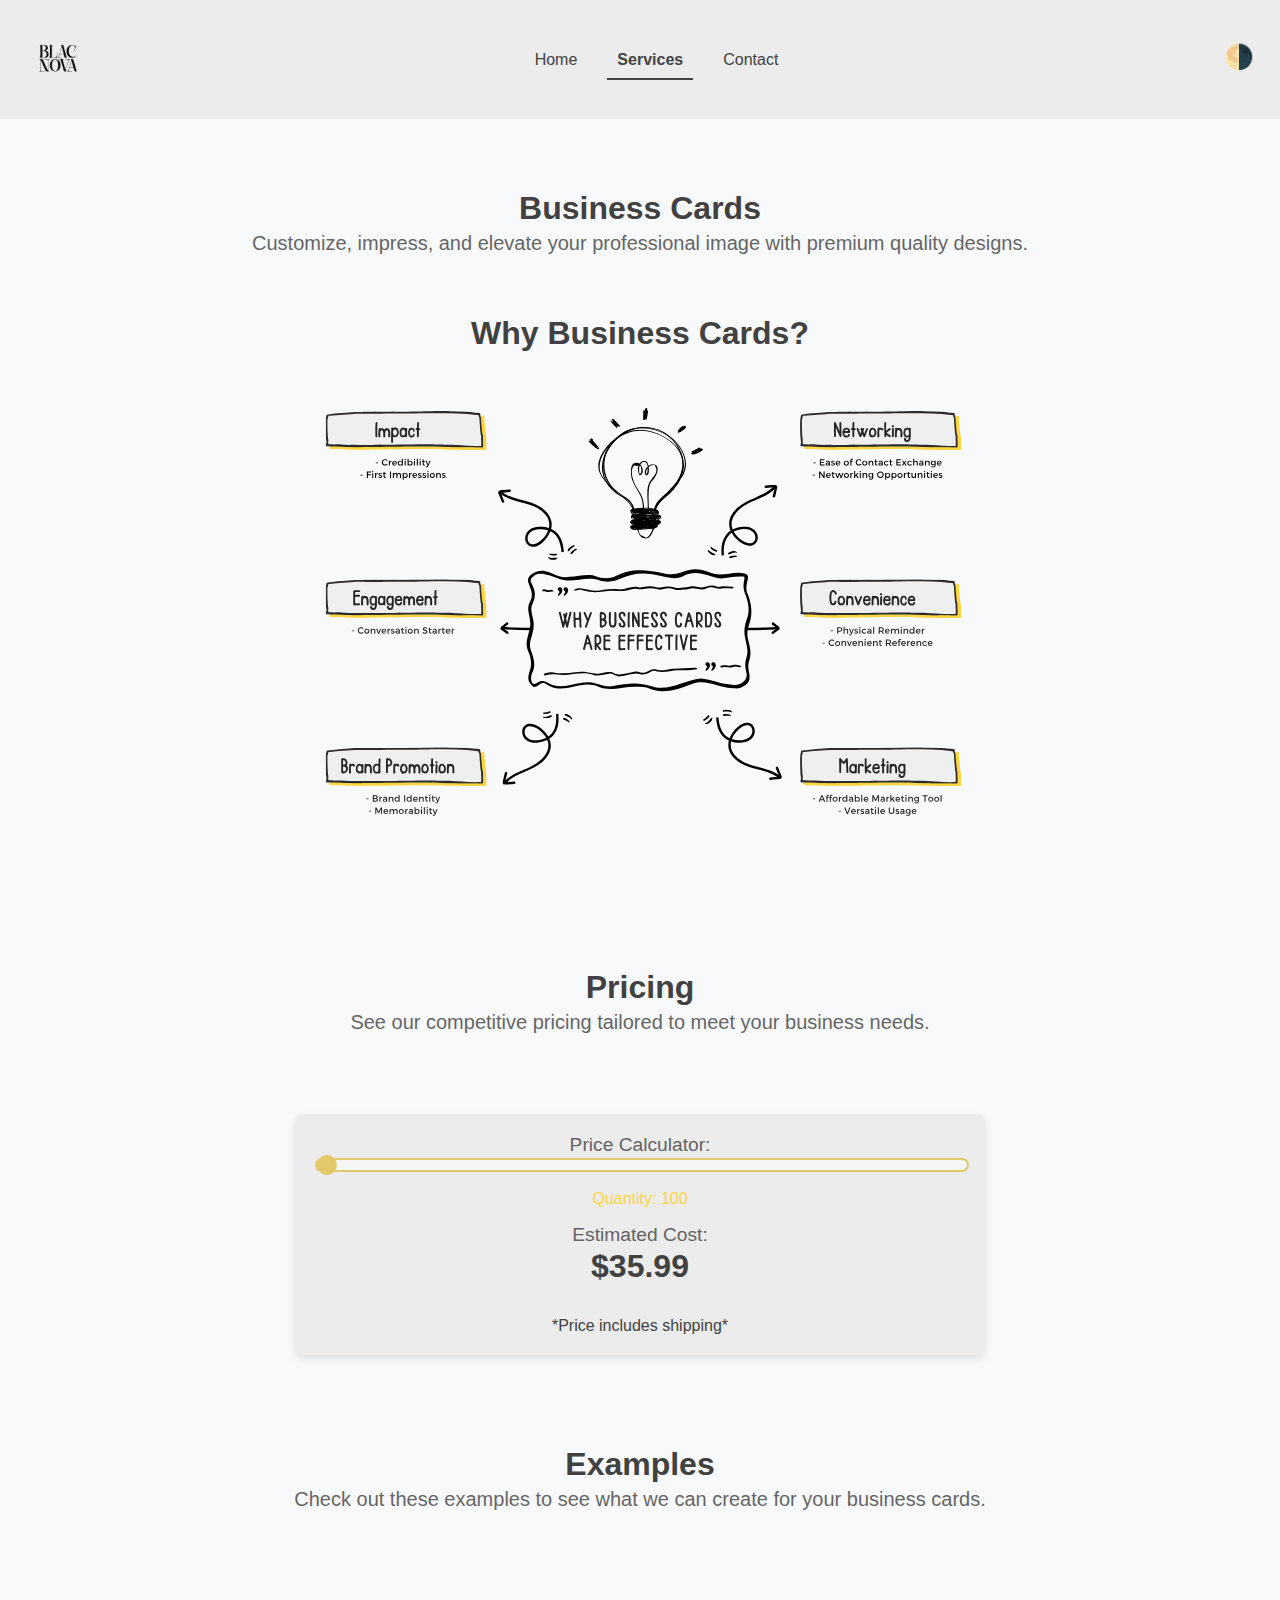
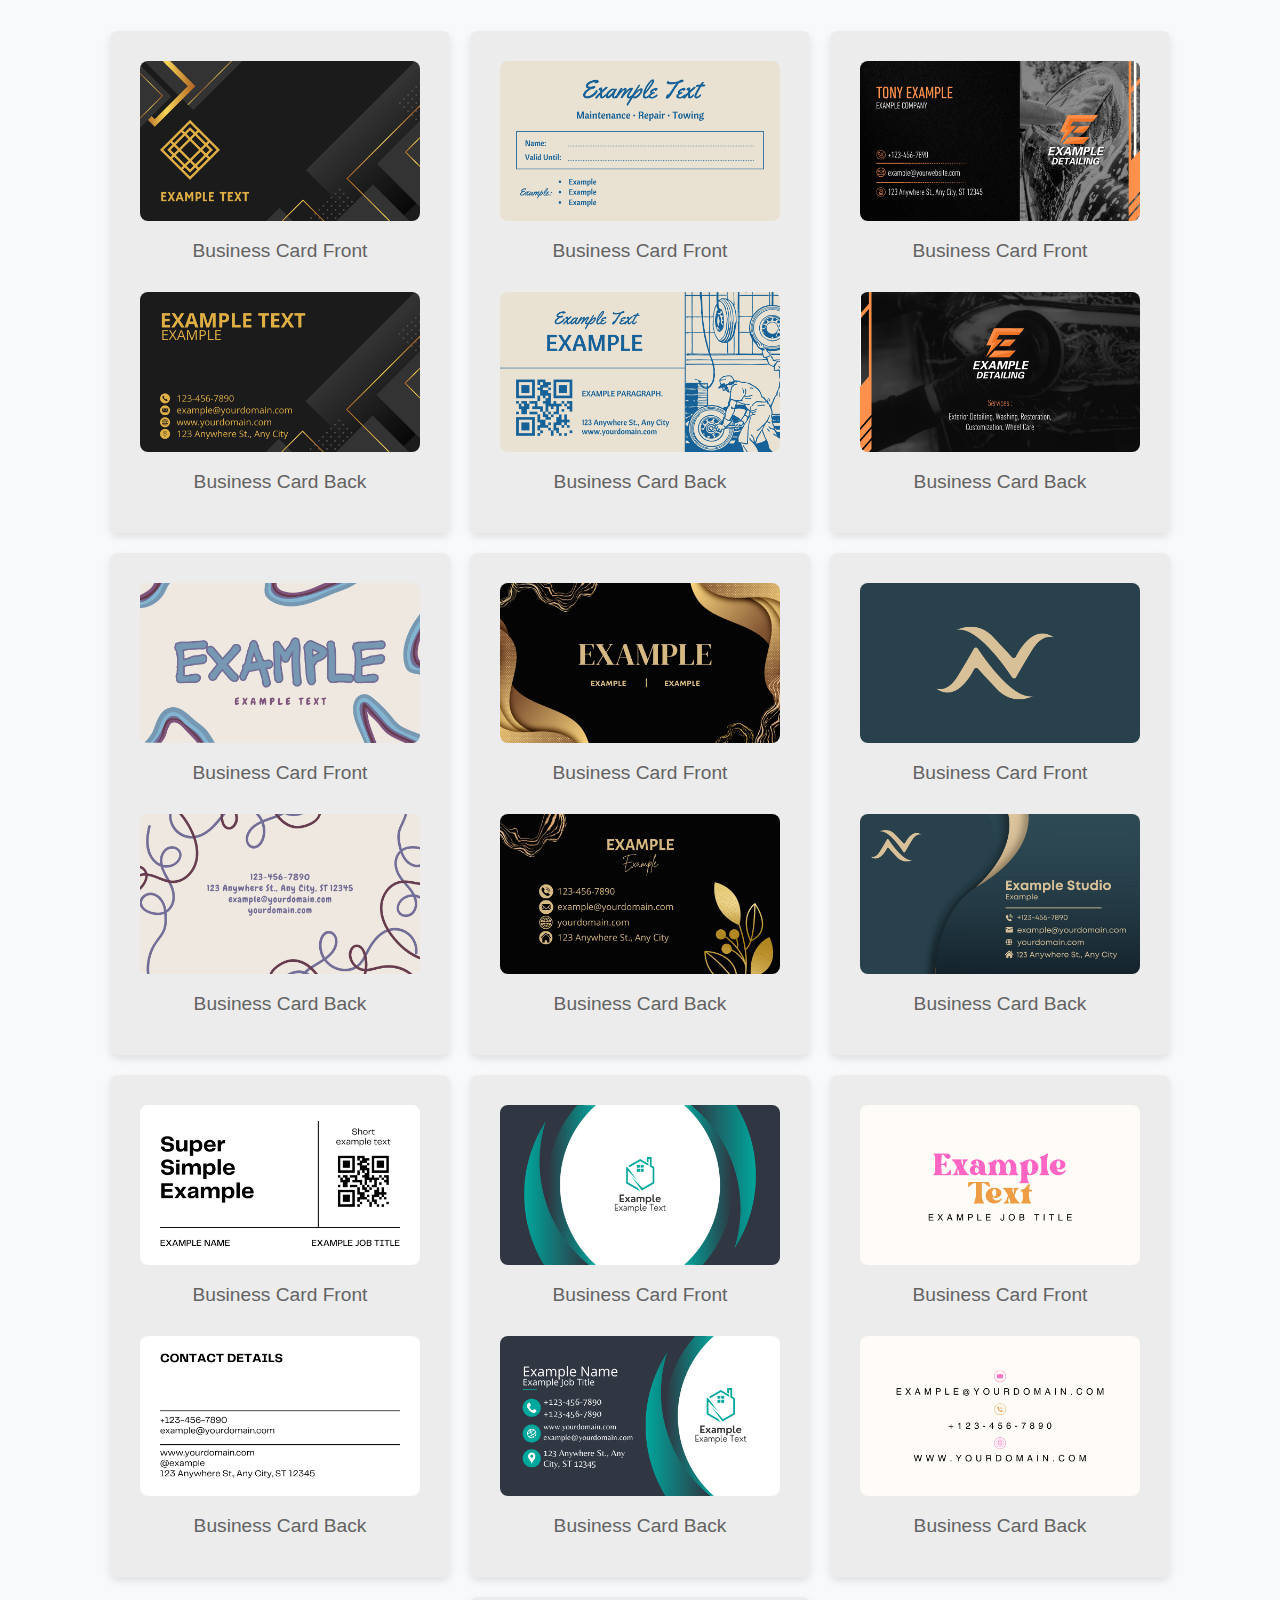
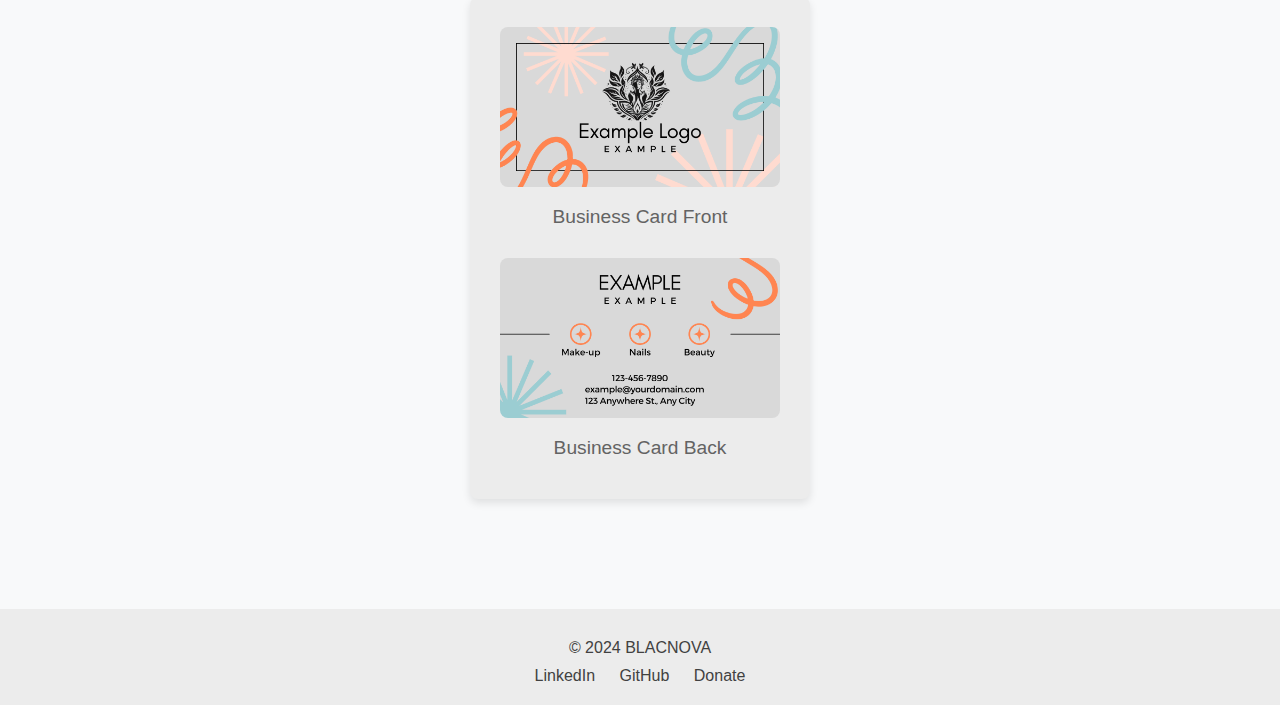
==== bcards.html @ d874b78c "Added Services, Moved Projects." ====
<!DOCTYPE html>
<html lang="en">
<head>
    <meta charset="UTF-8">
    <meta name="viewport" content="width=device-width, initial-scale=1.0">
    <title>Blacnova's Buisness Cards</title>
    <link rel="stylesheet" href="css/main.css">
    <script defer src="js/script.js"></script>
    <script defer src="js/price.js"></script>
    <script src="https://ajax.googleapis.com/ajax/libs/jquery/3.6.0/jquery.min.js"></script>

    <link rel="icon" href="img/icon.png" type="image/png">
        <style>
        #infog {
            background-color: transparent;
        }
    </style>
</head>
<body>
    <header>
        <div class="logo">
            <img id="logo-img" src="img/black.png" alt="Logo">
        </div>
        <nav>
            <ul>
                <li><a href="index.html">Home</a></li>
                <li><a href="bcards.html"class="active">Services</a></li>
                <li><a href="contact.html">Contact</a></li>
            </ul>
        </nav>
        <button id="theme-toggle" aria-label="Toggle Theme">🌗</button>
    </header>
    <main>
        <section id="bcard">
        <h1>Business Cards</h1>
        <h2>Customize, impress, and elevate your professional image with premium quality designs.</h2>
    </section>
            <section id="infog">
                <h1>Why Business Cards?</h1>
                <img id="info-img" src="img/bcard/lightinfo.svg" alt="Infographic Image">
            </section>
            <section id="pricing">
                <h1>Pricing</h1>
    <h2>See our competitive pricing tailored to meet your business needs.</h2>
    <div class="slider-container">
        <label for="quantity">Price Calculator:</label>
        <input type="range" min="100" max="1000" value="100" class="slider" id="quantity">
        <p>Quantity: <span id="quantity-value">100</span></p>
        <h3>Estimated Cost:</h3>
        <p id="estimated-cost">$30.00</p>
        <p2>*Price includes shipping*</p2>
    </div>
</section>
    <section>
        <h1>Examples</h1>
        <h2>Check out these examples to see what we can create for your business cards.</h2>
    </section>
            <section id="services" data-theme="light">
    <div class="service-showcase">
        <div class="service-item2">
            <div class="card">
                <div class="card-front">
                    <img src="img/bcard/bcard (2).png" alt="Business Card 1 Front">
                    <h3>Business Card Front</h3>
                </div>
                <div class="card-back">
                    <img src="img/bcard/bcard (3).png" alt="Business Card 1 Back">
                    <h3>Business Card Back</h3>
                </div>
            </div>
        </div>
        
        <div class="service-item2">
            <div class="card">
                <div class="card-front">
                    <img src="img/bcard/bcard (4).png" alt="Business Card 2 Front">
                    <h3>Business Card Front</h3>
                </div>
                <div class="card-back">
                    <img src="img/bcard/bcard (5).png" alt="Business Card 2 Back">
                    <h3>Business Card Back</h3>
                </div>
            </div>
        </div>
        <div class="service-item2">
            <div class="card">
                <div class="card-front">
                    <img src="img/bcard/bcard (6).png" alt="Business Card 3 Front">
                    <h3>Business Card Front</h3>
                </div>
                <div class="card-back">
                    <img src="img/bcard/bcard (7).png" alt="Business Card 3 Back">
                    <h3>Business Card Back</h3>
                </div>
            </div>
        </div>
        <div class="service-item2">
            <div class="card">
                <div class="card-front">
                    <img src="img/bcard/bcard (8).png" alt="Business Card 4 Front">
                    <h3>Business Card Front</h3>
                </div>
                <div class="card-back">
                    <img src="img/bcard/bcard (9).png" alt="Business Card 4 Back">
                    <h3>Business Card Back</h3>
                </div>
            </div>
        </div>
        <div class="service-item2">
            <div class="card">
                <div class="card-front">
                    <img src="img/bcard/bcard (10).png" alt="Business Card 5 Front">
                    <h3>Business Card Front</h3>
                </div>
                <div class="card-back">
                    <img src="img/bcard/bcard (11).png" alt="Business Card 5 Back">
                    <h3>Business Card Back</h3>
                </div>
            </div>
        </div>
        <div class="service-item2">
            <div class="card">
                <div class="card-front">
                    <img src="img/bcard/bcard (12).png" alt="Business Card 6 Front">
                    <h3>Business Card Front</h3>
                </div>
                <div class="card-back">
                    <img src="img/bcard/bcard (13).png" alt="Business Card 6 Back">
                    <h3>Business Card Back</h3>
                </div>
            </div>
        </div>
        <div class="service-item2">
            <div class="card">
                <div class="card-front">
                    <img src="img/bcard/bcard (14).png" alt="Business Card 7 Front">
                    <h3>Business Card Front</h3>
                </div>
                <div class="card-back">
                    <img src="img/bcard/bcard (15).png" alt="Business Card 7 Back">
                    <h3>Business Card Back</h3>
                </div>
            </div>
        </div>
        <div class="service-item2">
            <div class="card">
                <div class="card-front">
                    <img src="img/bcard/bcard (16).png" alt="Business Card 8 Front">
                    <h3>Business Card Front</h3>
                </div>
                <div class="card-back">
                    <img src="img/bcard/bcard (17).png" alt="Business Card 8 Back">
                    <h3>Business Card Back</h3>
                </div>
            </div>
        </div>
        <div class="service-item2">
            <div class="card">
                <div class="card-front">
                    <img src="img/bcard/bcard (18).png" alt="Business Card 9 Front">
                    <h3>Business Card Front</h3>
                </div>
                <div class="card-back">
                    <img src="img/bcard/bcard (19).png" alt="Business Card 9 Back">
                    <h3>Business Card Back</h3>
                </div>
            </div>
        </div>
        <div class="service-item2">
            <div class="card">
                <div class="card-front">
                    <img src="img/bcard/bcard (20).png" alt="Business Card 10 Front">
                    <h3>Business Card Front</h3>
                </div>
                <div class="card-back">
                    <img src="img/bcard/bcard (21).png" alt="Business Card 10 Back">
                    <h3>Business Card Back</h3>
                </div>
            </div>
        </div>
        <!-- Add more business card items as needed -->
        
    </div>
</section>
</main>
    <footer>
        <p>&copy; 2024 BLACNOVA</p>
        <div class="social-links">
            <a href="https://www.linkedin.com/in/nicholas-davis-2629b126a/" target="_blank">LinkedIn</a>
            <a href="https://github.com/nicholasxdavis" target="_blank">GitHub</a>
            <a href="https://buymeacoffee.com/galore" target="_blank">Donate</a>
        </div>
    </footer>
</body>
</html>
---- css/main.css ----
/* Global Styles */
:root {
    --primary-color: #ECECEC;      /* Top Header */
    --secondary-color: #D2D1D1;    /* Dark gray */
    --background-color: #f8f9fa;   /* Light Gray */
    --text-color: #414141;         /* Black */
    --card-background: #ECECEC;    /* White */
    --footer-background: #ECECEC;  /* Footer */
    --footer-text: #414141;        /* Black */
    --logo-src: url('img/black.png');
    --transition-duration: 0.3s;   /* Transition duration */
}

[data-theme="dark"] {
    --primary-color: #343a40;      /* Dark Gray */
    --secondary-color: #6c757d;    /* Medium Gray */
    --background-color: #212529;   /* Very Dark Gray */
    --text-color: #f8f9fa;         /* Light Gray */
    --card-background: #343a40;    /* Dark Gray */
    --footer-background: #212529;  /* Very Dark Gray */
    --footer-text: #f8f9fa;        /* Light Gray */
    --logo-src: url('img/white.png');
    --btntext-color: #FCD53F;
    --btn-color: #e0bb34;
}

body {
    font-family: 'Arial', sans-serif, Courier New, Georgia;
    margin: 0;
    padding: 0;
    box-sizing: border-box;
    background-color: var(--background-color);
    color: var(--text-color);
    display: flex;
    flex-direction: column;
    min-height: 100vh;
    transition: background-color var(--transition-duration), color var(--transition-duration);
}

a {
    text-decoration: none;
    color: inherit;
}

ul {
    list-style: none;
    padding: 0;
}
header {
    display: flex;
    justify-content: space-between;
    align-items: center;
    padding: 20px;
    background-color: var(--primary-color);
    color: var(--text-color);
    transition: background-color var(--transition-duration);
} 
.logo img {
    height: 75px;
    width: 75px;
    transition: content var(--transition-duration);
}

nav ul {
    display: flex;
    gap: 20px;
    justify-content: center;
    flex: 1;
}

nav a {
    color: var(--text-color);
    padding: 10px;
    transition: background-color var(--transition-duration), transform var(--transition-duration);
}

[data-theme="light"] nav a:hover {
    color: #111111;
    transform: scale(1.1);
}
[data-theme="dark"] nav a:hover {
    color: #d7d8d9;
    transform: scale(1.1);
}

#theme-toggle {
    background: none;
    border: none;
    font-size: 1.5em;
    margin-top: -5px;
    cursor: pointer;
    color: var(--text-color);
    transition: color var(--transition-duration);
    display: flex;
    align-items: center;
    justify-content: center;
}

main {
    flex: 1;
    padding: 50px 20px;
    animation: fadeIn 1s ease-in;
}

@keyframes fadeIn {
    from {
        opacity: 0;
    }
    to {
        opacity: 1;
    }
}

h1 {
    text-align: center;
    margin-bottom: 20px;
    font-family: sans-serif;
}
h2 {
    text-align: center;
    font-family: "dejavu-sans", sans-serif;
font-weight: 400;
font-style: normal;
    font-size: 20px;
    opacity: 0.8; /* Adjusted opacity value */
    margin-bottom: 60px;
    margin-top: -15px;
    max-width: 1000px; /* Use max-width instead of width */
    margin-left: auto; /* Centering the element horizontally */
    margin-right: auto; /* Centering the element horizontally */
}
h3 {
    text-align: center;
    font-family: "dejavu-sans", sans-serif;
font-weight: 400;
font-style: normal;
    font-size: 20px;
    opacity: 0.8; /* Adjusted opacity value */
    max-width: 1000px; /* Use max-width instead of width */
    margin-left: auto; /* Centering the element horizontally */
    margin-right: auto; /* Centering the element horizontally */
}
h4 {
    text-align: center;
    font-family: "dejavu-sans", sans-serif;
font-weight: 400;
font-style: normal;
    font-size: 20px;
    opacity: 0.8; /* Adjusted opacity value */
    max-width: 1000px; /* Use max-width instead of width */
    margin-left: auto; /* Centering the element horizontally */
    margin-right: auto; /* Centering the element horizontally */
    margin-bottom: 60px;
    margin-top: 60px;
}
h5 {
    text-align: center;
    font-family: "dejavu-sans", sans-serif;
    font-weight: 400;
    font-style: normal;
    font-size: 17px;
    opacity: 0.8; /* Adjusted opacity value */
    max-width: 1000px; /* Use max-width instead of width */
    margin-left: auto; /* Centering the element horizontally */
    margin-right: auto; /* Centering the element horizontally */
    margin-bottom: 60px;
}
h6 {
    text-align: center;
    font-family: "inter-tight-variable", sans-serif;
    font-weight: 400;
    font-style: normal;
    font-size: 20px;
    opacity: 1;
    max-width: 1000px;
    margin: -20px auto 0 auto;
    transition: opacity 1s ease-in-out; /* Smooth fade-out and fade-in */
    padding-bottom: 90px;
    margin-top: -35px;
}
.custom-ul {
    text-align: center;
    justify-content: space-between;
    font-family: "inter-tight-variable", sans-serif;   
    font-style: italic;
    margin-bottom: -35px;
    font-size: 15px;
    opacity: 0.8; /* Adjusted opacity value */
    max-width: 1000px; /* Use max-width instead of width */
    margin-left: auto; /* Centering the element horizontally */
    margin-right: auto; /* Centering the element horizontally */
}
.custom-ul li {
    padding: 10px;
}
.projects-grid {
    display: grid;
    grid-template-columns: repeat(auto-fit, minmax(300px, 1fr));
    gap: 20px;
    margin-bottom: 30px;
}

.project-card {
    display: flex;
    align-items: center;
    background-color: var(--card-background);
    border-radius: 8px;
    box-shadow: 0 2px 4px rgba(0, 0, 0, 0.1);
    overflow: hidden;
    transition: transform var(--transition-duration), box-shadow var(--transition-duration);
    animation: slideUp 0.5s ease-in-out;
}

@keyframes slideUp {
    from {
        transform: translateY(20px);
        opacity: 0;
    }
    to {
        transform: translateY(0);
        opacity: 1;
    }
}

.project-card:hover {
    transform: translateY(-10px);
    box-shadow: 0 4px 8px rgba(0, 0, 0, 0.2);
}

.project-icon {
    padding: 20px;
}

.project-icon img {
    width: 50px;
    height: 50px;
    transition: transform var(--transition-duration), box-shadow var(--transition-duration); /* Add transition for smooth effect */
}

[data-theme="dark"] .project-icon img {
    filter: invert(1); /* Invert colors to make icons white */
}

.project-info {
    flex: 1;
    padding: 20px;
    align-items: center; /* Center items vertically */
    position: relative; /* Positioning context for pseudo-element */
}

.project-info::before {
    content: '';
    position: absolute;
    left: 0;
    top: 0;
    bottom: 0;
    width: 1px; /* Width of the vertical line */
    height: 2000px;
    background-color: var(--secondary-color);
}
.project-info h2 {
    margin: 0;
    font-size: 1.25em;
}

.project-info p {
    margin: 10px 0;
    font-size: 1em;
    color: var(--text-color);
}

.project-info a {
    display: block;
    text-align: center;
    padding: 10px;
    background-color: var(--primary-color);
    color: var(--btntext-color);
    border-radius: 4px;
    transition: transform var(--transition-duration), box-shadow var(--transition-duration);
}

.project-info a:hover {
    background-color: var(--secondary-color);
    color: var(--btn-color);
    transform: scale(1); /* Reset scale on hover */
}

footer {
    text-align: center;
    padding: 20px;
    background-color: var(--primary-color);
    color: var(--footer-text);
    transition: background-color var(--transition-duration), color var(--transition-duration);
}

footer p {
    margin: 10px 0;
}
[data-theme="dark"] .social-links a {
    color: #FCD53F;
    transition: color var(--transition-duration), transform var(--transition-duration);
}
[data-theme="dark"] .social-links a:hover {
    color: #e0bb34;
    transform: scale(1.1);
}
.social-links a {
    margin: 0 10px;
    color: var(--footer-text);
    transition: color var(--transition-duration), transform var(--transition-duration);
}

social-links a:hover {
    color: #D2D1D1;
    transform: scale(1.1);
}
[data-theme="dark"] #contact-form, [data-theme="dark"] #quote-form {
    background-color: #343a40; 
}
[data-theme="dark"] nav ul li a.active {
    font-weight: bold;  /* Make the text bold */
    color: #FCD53F;     /* Change the text color to the highlight color */
    border-bottom: 2px solid #FCD53F;  /* Add a bottom border */
}

/* Optionally, you can add a hover effect for the active link as well */
[data-theme="dark"] nav ul li a.active:hover {
    color: #e0bb34;     /* Slightly darker shade for hover */
    border-bottom: 2px solid #e0bb34;  /* Match the bottom border color on hover */
}
[data-theme="light"] nav ul li a.active {
    font-weight: bold;  /* Make the text bold */
    color: #444444;     /* Change the text color to the highlight color */
    border-bottom: 2px solid #444444;  /* Add a bottom border */
}
#about {
            text-align: center;
        }
        #about img, #mission img, #united img, #creative img, #indev img {
            display: block;
            margin: 0 auto 20px;
            max-width: 60px;
            height: auto;
            margin-bottom: -25px
            animation: slideUp 0.5s ease-in-out;
        }
        #quote img {
            display: block;
            margin: 0 auto 20px;
            max-width: 60px;
            height: auto;
            margin-bottom: -25px
            animation: slideUp 0.5s ease-in-out;
        }
        #home img {
            display: block;
            margin: 0 auto 20px;
            max-width: 40px;
            height: auto;
            margin-bottom: -15px
        }
/* Form styling */
#contact {
    text-align: center;
}

#contact h2 {
    margin-bottom: 30px;
}

#contact-form {
    max-width: 600px;
    margin: 0 auto;
    background-color: #f9f9f9;
    padding: 30px;
    border-radius: 8px;
    box-shadow: 0 0 20px rgba(0, 0, 0, 0.1);
    animation: slideUp 0.5s ease-in-out;
}
.form-group {
    margin-bottom: 20px;
    text-align: left;
}

.form-group label {
    display: block;
    margin-bottom: 8px;
    font-weight: bold;
}

.form-group input,
.form-group textarea {
    width: calc(100% - 20px);
    padding: 10px;
    font-size: 16px;
    border: 1px solid #ddd;
    border-radius: 4px;
}

.form-group textarea {
    resize: vertical;
}

#quote {
    text-align: center;
    margin-bottom: 50px; /* Adjust spacing as needed */
}
#quote h1 {
    margin-top: 20px; /* Adjust spacing as needed */
}

#quote h2 {
    margin-bottom: 30px;
}

.contact-form {
    max-width: 600px;
    margin: 0 auto;
    background-color: #f9f9f9;
    padding: 30px;
    border-radius: 8px;
    box-shadow: 0 0 20px rgba(0, 0, 0, 0.1);
}

.form-group {
    margin-bottom: 20px;
    text-align: left;
}

.form-group label {
    display: block;
    margin-bottom: 8px;
    font-weight: bold;
}

.form-group input,
.form-group textarea {
    width: calc(100% - 20px);
    padding: 10px;
    font-size: 16px;
    border: 1px solid #ddd;
    border-radius: 4px;
}

.form-group textarea {
    resize: vertical;
}

button[type="submit"] {
    background-color: #FCD53F;
    padding: 12px 20px;
    border: none;
    border-radius: 4px;
    cursor: pointer;
    font-size: 16px;
    margin-top: 10px; /* Adjust button spacing */
}

button[type="submit"]:hover {
    background-color: #e0bb34;
}
#services {
    text-align: center;
    padding: 50px 20px;
    background-color: var(--background-color);
    color: var(--text-color);
    transition: background-color var(--transition-duration), color var(--transition-duration);
}
[data-theme="light"] .service-item p {
    color: var(--text-color);
}
.service-showcase {
    display: flex;
    justify-content: center;
    flex-wrap: wrap;
}

.service-item {
    background: var(--card-background);
    border-radius: 8px;
    box-shadow: 0 4px 8px rgba(0, 0, 0, 0.1);
    width: 300px;
    margin: 10px;
    padding: 20px;
    text-align: center;
    transition: transform var(--transition-duration), background-color var(--transition-duration);
    animation: slideUp 0.5s ease-in-out;
}

.service-item img {
    max-width: 100%;
    border-radius: 8px 8px 0 0;
}

.service-item h3 {
    margin: 15px 0 10px;
    font-size: 1.2em;
}

.service-item p {
    color: var(--secondary-color);
}

.service-item:hover {
    transform: translateY(-10px);
}
#indev {
            margin-top: 130px;
        }
#homepage-video {
    width: 100%;
    max-height: 700px;
    max-width: 700px;
    border-radius: 8px;
    box-shadow: 0 4px 8px rgba(0, 0, 0, 0.1);
    display: block;
    margin: 0 auto; /* Center horizontally */
}
#info-img {
    width: 100%;
    max-height: 700px;
    max-width: 700px;
    border-radius: 8px;
    display: block;
    margin: 0 auto; /* Center horizontally */
}

@media (min-width: 768px) {
    /* Adjust margin-top to vertically center with h2 */
    #homepage-video {
        margin-top: -50px; /* Adjust as needed to vertically center */
    }
}
#bcards {
    text-align: center;
    padding: 50px 20px;
    background-color: var(--background-color);
    color: var(--text-color);
    transition: background-color var(--transition-duration), color var(--transition-duration);
}
[data-theme="light"] .service-item2 .card-front p,
[data-theme="light"] .service-item2 .card-back p {
    color: var(--secondary-color);
}

.service-showcase {
    display: flex;
    justify-content: center;
    flex-wrap: wrap;
}

.service-item2 {
    display: flex;
    justify-content: center;
    align-items: flex-start;
    flex-direction: column;
    background: var(--card-background);
    border-radius: 8px;
    box-shadow: 0 4px 8px rgba(0, 0, 0, 0.1);
    width: 300px;
    margin: 10px;
    padding: 20px;
    text-align: center;
    transition: transform var(--transition-duration), background-color var(--transition-duration);
    animation: slideUp 0.5s ease-in-out;
}

.service-item2 .card-front,
.service-item2 .card-back {
    flex: 1;
    padding: 10px;
}

.service-item2 img {
    max-width: 100%;
    border-radius: 8px;
}

.service-item2 h3 {
    margin: 15px 0 10px;
    font-size: 1.2em;
}

.service-item2 p {
    color: var(--secondary-color);
}

.service-item2:hover {
    transform: translateY(-10px);
}
#pricing {
    display: flex;
    flex-direction: column;
    justify-content: center; /* Center horizontally */
    align-items: center; /* Center vertically */
    text-align: center;
    padding: 50px 20px;
    background-color: var(--background-color);
    color: var(--text-color);
    transition: background-color var(--transition-duration), color var(--transition-duration);
}

.slider-container {
    background: var(--card-background);
    border-radius: 8px;
    box-shadow: 0 4px 8px rgba(0, 0, 0, 0.1);
    width: 650px;
    margin: 20px 0;
    padding: 20px;
    text-align: center;
    transition: transform var(--transition-duration), background-color var(--transition-duration);
    animation: slideUp 0.5s ease-in-out;
    max-width: 100%; /* Ensure it doesn't overflow on smaller screens */
}

.slider {
    -webkit-appearance: none;
    appearance: none;
    width: 100%;
    height: 10px;
    background: linear-gradient(to right, var(--background-color) 0%, var(--background-color) 100%);
outline: 2px solid #e0bb34;
    opacity: 0.7;
    transition: opacity 0.2s;
    cursor: pointer;
    border-radius: 5px;
}

.slider:hover {
    opacity: 1;
}

.slider::-webkit-slider-thumb {
    -webkit-appearance: none;
    appearance: none;
    width: 20px;
    height: 20px;
    background: #e0bb34;
    border-radius: 50%;
    cursor: pointer;
}

.slider::-moz-range-thumb {
    width: 20px;
    height: 20px;
    background: var(--secondary-color);
    border-radius: 50%;
    cursor: pointer;
}

.pricing-details {
    margin-top: 30px;
}

#estimated-cost {
    font-size: 2em;
    font-weight: bold;
    color: var(--text-color); /* Dynamic text color */
}
.slider-container h3 {
    margin: 15px 0 10px;
    font-size: 1.2em;
    margin-bottom: -30px;
}

.slider-container p {
    color: #FCD53F;
}
.slider-container label {
    margin: 15px 0 10px;
    font-size: 1.2em;
    opacity: 0.8;
}
#morec {
  display: flex;
  justify-content: center;
  align-items: center;
  margin-bottom: 30px;
}
#more {
    justify-content: center;
    background-color: #FCD53F;
    padding: 12px 20px;
    border: none;
    border-radius: 4px;
    cursor: pointer;
    font-size: 16px;
    margin-top: 10px; /* Adjust button spacing */
}
#more:hover {
    background-color: #e0bb34;
}
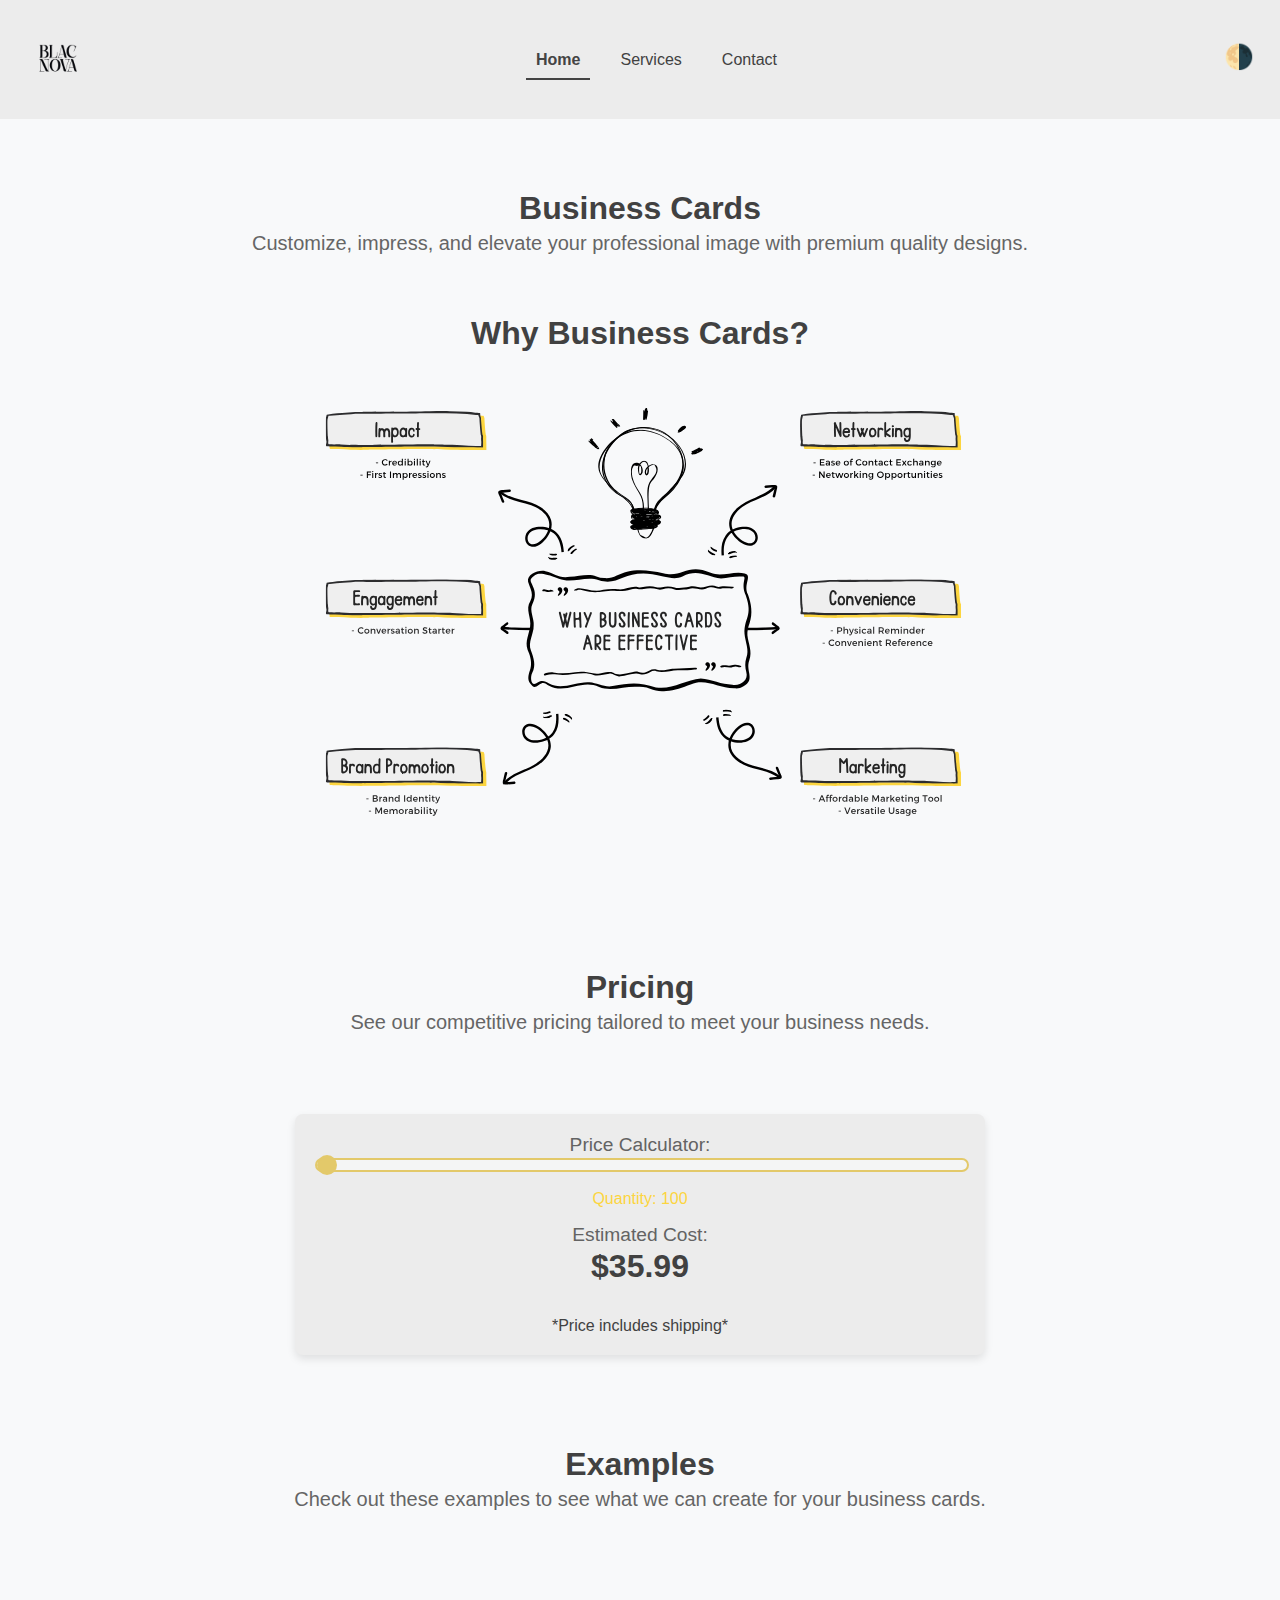
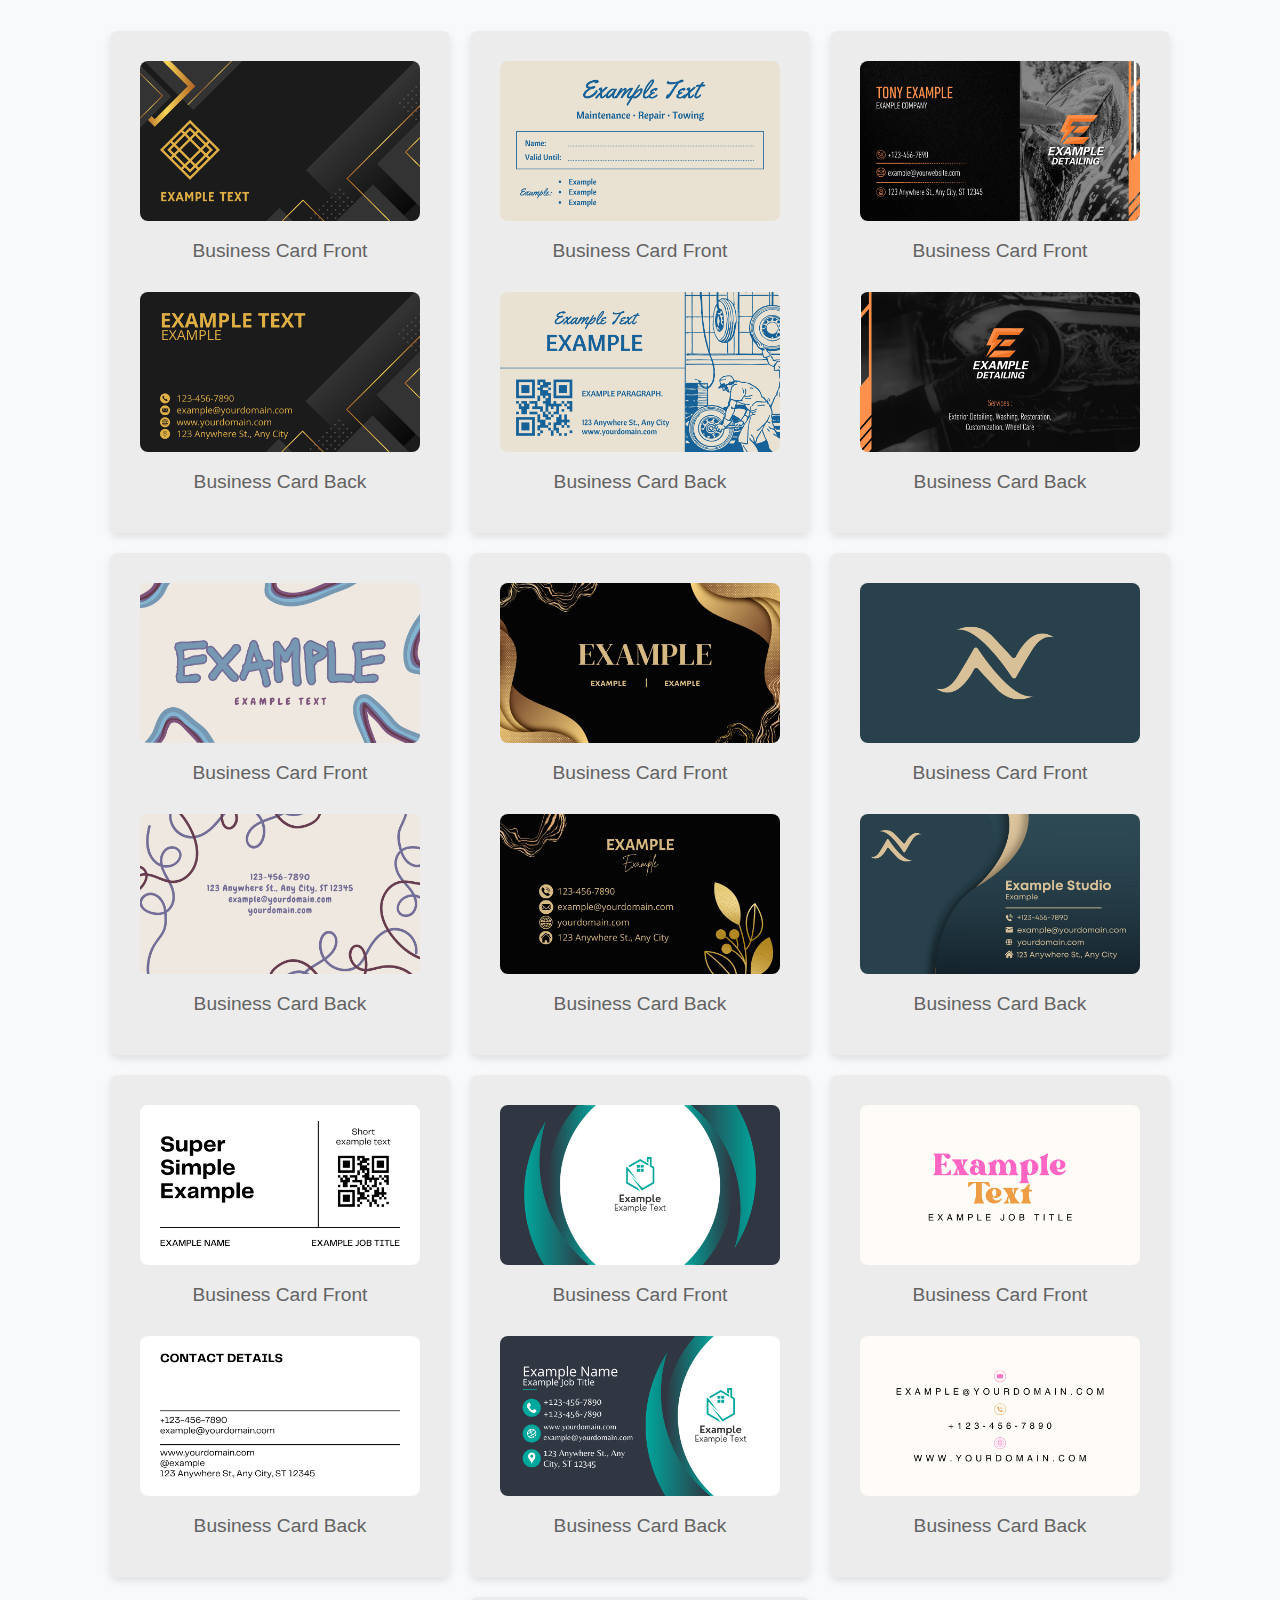
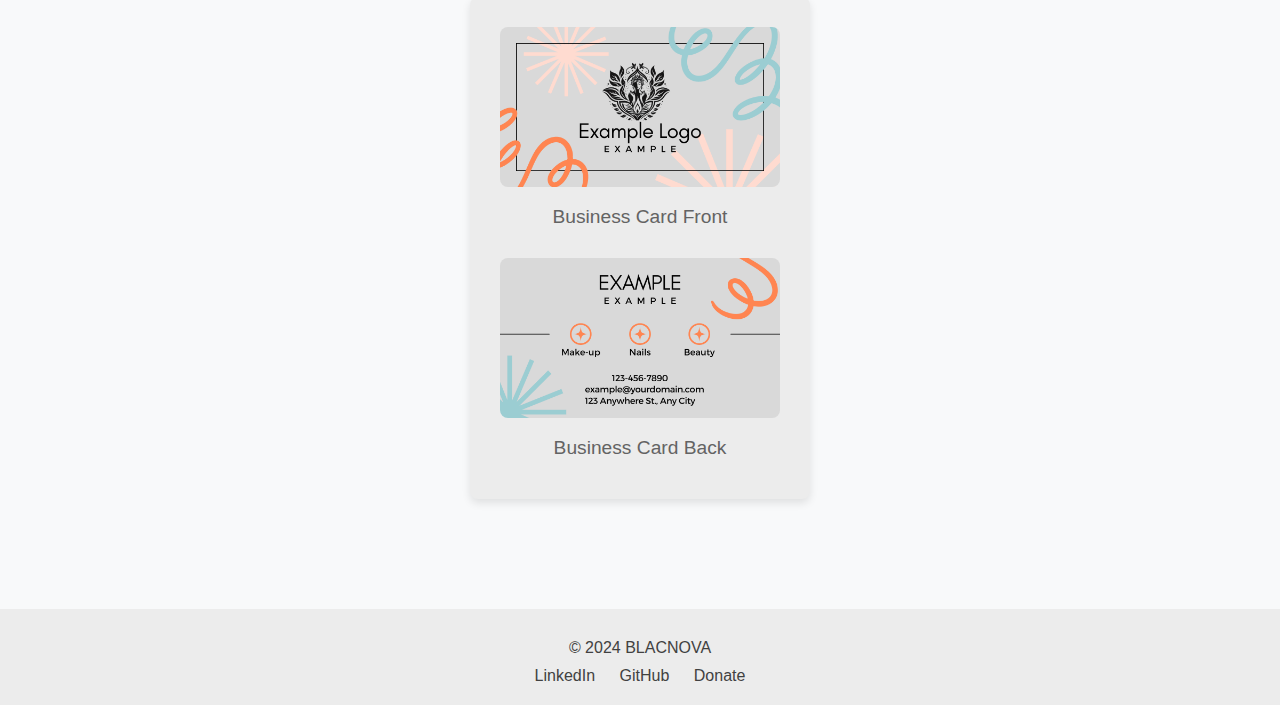
==== commit 53396a5a: "Add files via upload" ====
--- a/bcards.html
+++ b/bcards.html
@@ -22,12 +22,24 @@
             <img id="logo-img" src="img/black.png" alt="Logo">
         </div>
         <nav>
-            <ul>
-                <li><a href="index.html">Home</a></li>
-                <li><a href="bcards.html"class="active">Services</a></li>
-                <li><a href="contact.html">Contact</a></li>
-            </ul>
-        </nav>
+        <ul>
+            <li><a href="index.html" class="active">Home</a></li>
+            <li class="dropdown">
+                <a href="bcards.html" class="dropbtn">Services</a>
+                <div class="dropdown-content">
+                    <a href="service1.html">Web Development</a>
+                    <a href="service2.html">Graphic Design</a>
+                    <a href="service3.html">Digital Marketing</a>
+                    <a href="service3.html">Server Hosting</a>
+                    <a href="service3.html">Project Development</a>
+                    <a href="service3.html">API Integration</a>
+                    <a href="service3.html">Analytics and Reporting</a>
+                    <a href="service3.html">Product Photography</a>
+                </div>
+            </li>
+            <li><a href="contact.html">Contact</a></li>
+        </ul>
+    </nav>
         <button id="theme-toggle" aria-label="Toggle Theme">🌗</button>
     </header>
     <main>
--- a/css/main.css
+++ b/css/main.css
@@ -72,16 +72,45 @@
 nav a {
     color: var(--text-color);
     padding: 10px;
-    transition: background-color var(--transition-duration), transform var(--transition-duration);
-}
-
+    transition: background-color var(--transition-duration);
+}
+header nav ul li .dropdown-content {
+    display: none;
+    position: absolute;
+    background-color: var(--secondary-color);
+    min-width: 160px;
+    z-index: 1;
+    border-radius: 8px;
+}
+
+header nav ul li .dropdown-content a {
+    color: var(--text-color);
+    padding: 12px 16px;
+    text-decoration: none;
+    display: block;
+    text-align: left;
+}
+
+header nav ul li .dropdown-content a:hover {
+    background-color: var(--primary-color);
+}
+
+header nav ul li:hover .dropdown-content {
+    display: block;
+}
+[data-theme="light"] .dropdown-content {
+    background-color: #DDDDDD;
+    outline: solid 2px;
+}
+[data-theme="dark"] .dropdown-content {
+    background-color: var(--footer-background);
+    outline: solid 2px var(--secondary-color);
+}
 [data-theme="light"] nav a:hover {
     color: #111111;
-    transform: scale(1.1);
 }
 [data-theme="dark"] nav a:hover {
     color: #d7d8d9;
-    transform: scale(1.1);
 }
 
 #theme-toggle {
@@ -353,13 +382,6 @@
             margin-bottom: -25px
             animation: slideUp 0.5s ease-in-out;
         }
-        #home img {
-            display: block;
-            margin: 0 auto 20px;
-            max-width: 40px;
-            height: auto;
-            margin-bottom: -15px
-        }
 /* Form styling */
 #contact {
     text-align: center;
@@ -518,6 +540,14 @@
     margin: 0 auto; /* Center horizontally */
 }
 #info-img {
+    width: 100%;
+    max-height: 700px;
+    max-width: 700px;
+    border-radius: 8px;
+    display: block;
+    margin: 0 auto; /* Center horizontally */
+}
+#info2-img {
     width: 100%;
     max-height: 700px;
     max-width: 700px;
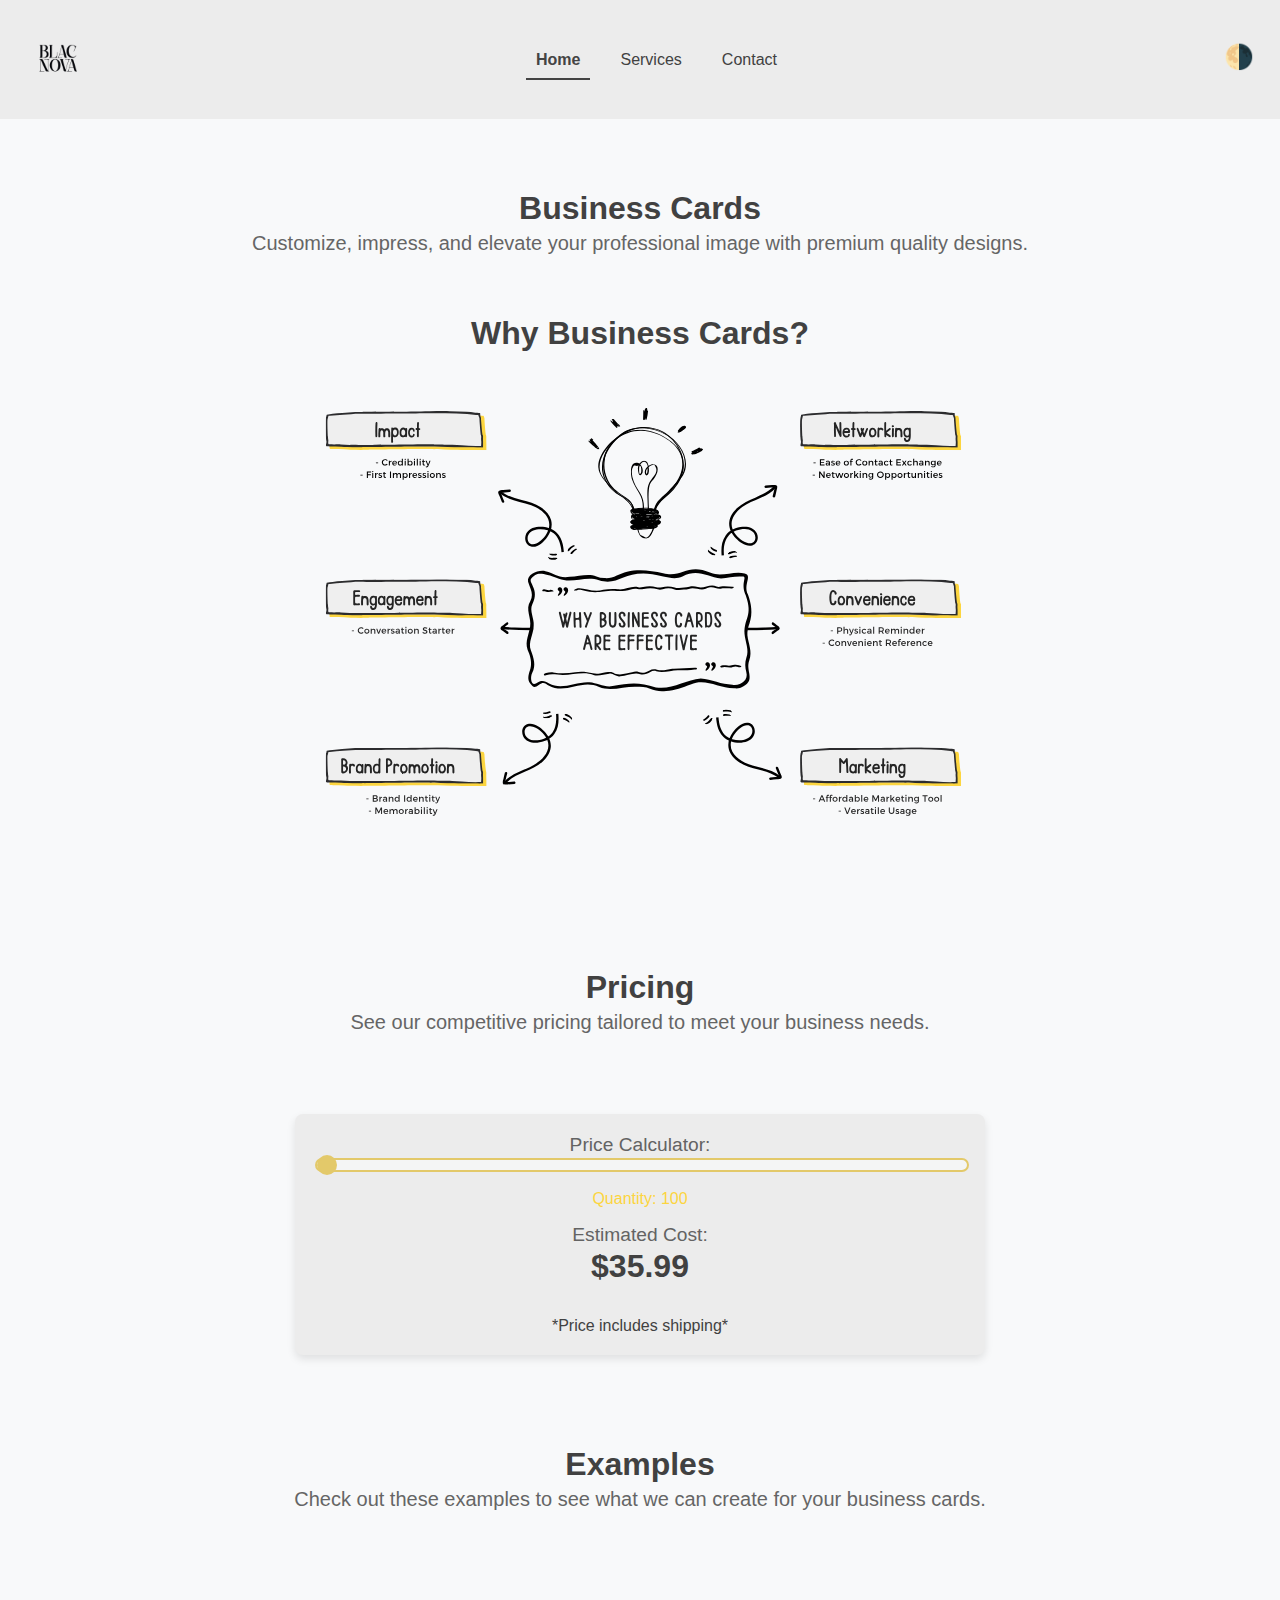
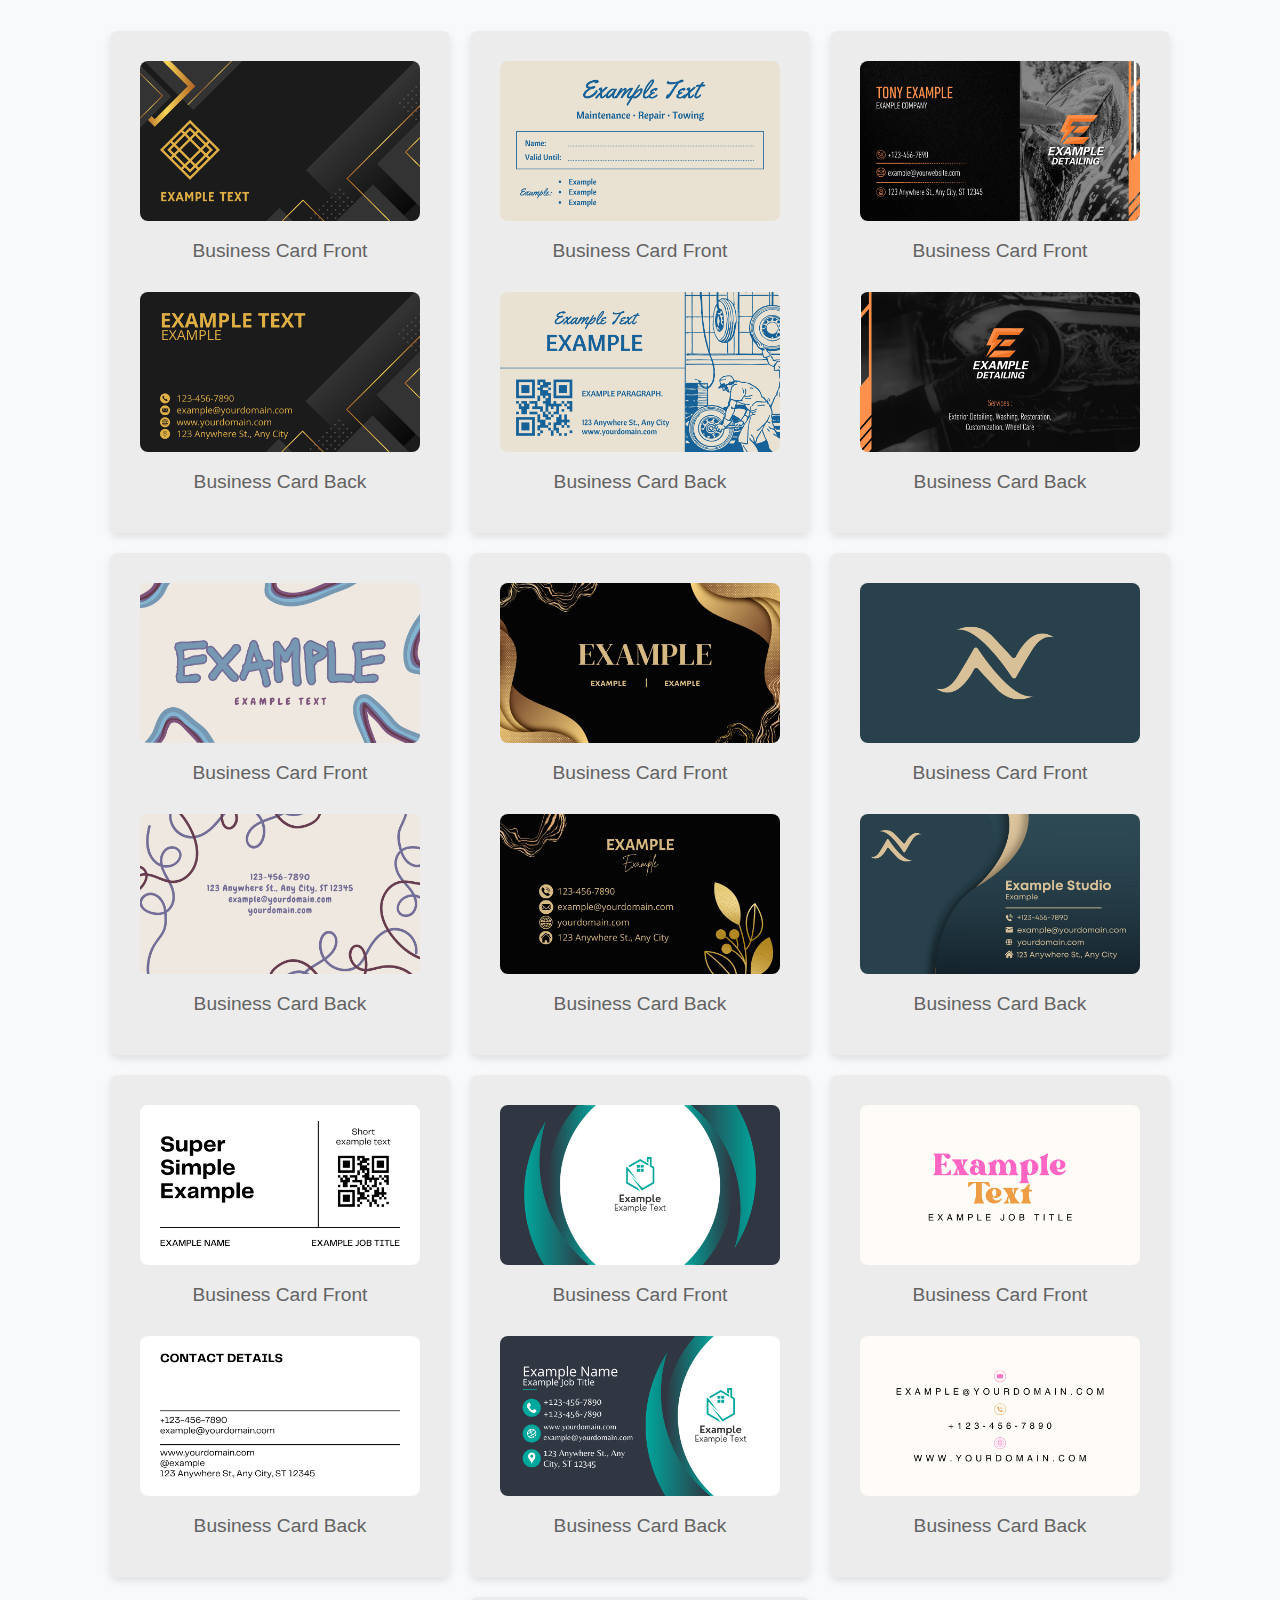
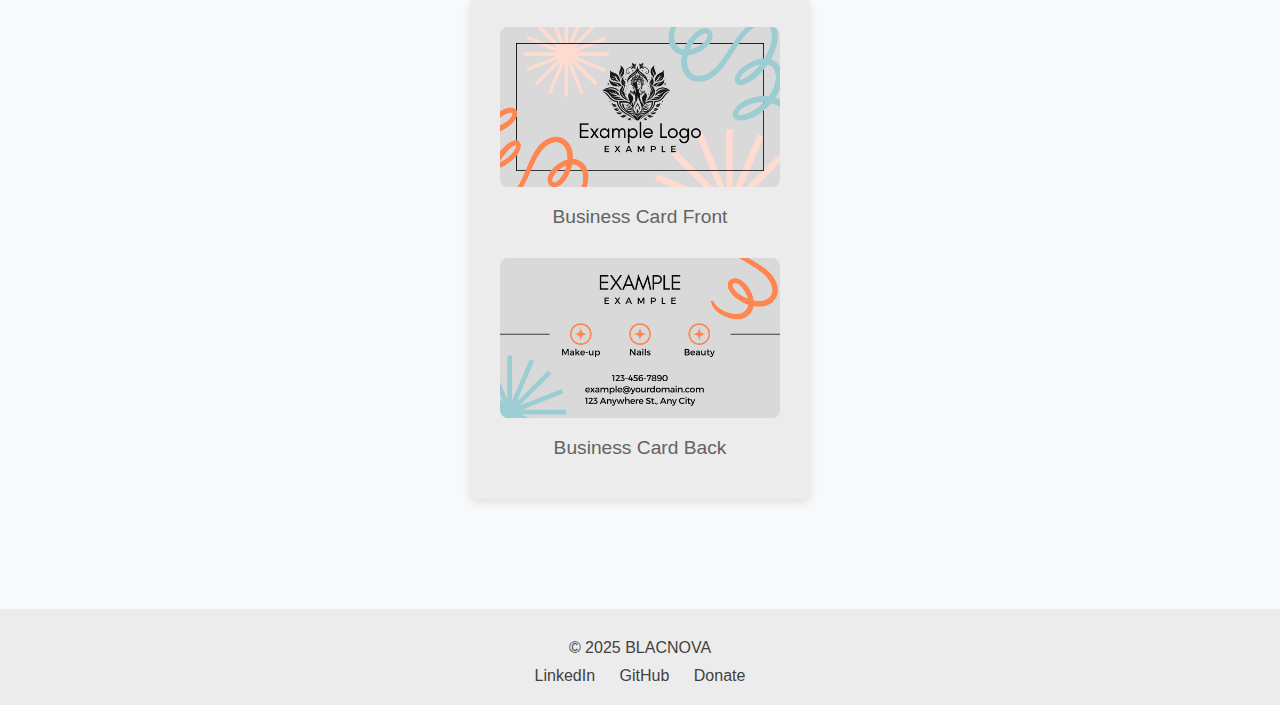
==== commit 82a623eb: "Add files via upload" ====
--- a/bcards.html
+++ b/bcards.html
@@ -196,7 +196,7 @@
 </section>
 </main>
     <footer>
-        <p>&copy; 2024 BLACNOVA</p>
+        <p>&copy; 2025 BLACNOVA</p>
         <div class="social-links">
             <a href="https://www.linkedin.com/in/nicholas-davis-2629b126a/" target="_blank">LinkedIn</a>
             <a href="https://github.com/nicholasxdavis" target="_blank">GitHub</a>
--- a/css/main.css
+++ b/css/main.css
@@ -80,13 +80,15 @@
     background-color: var(--secondary-color);
     min-width: 160px;
     z-index: 1;
-    border-radius: 8px;
+    margin-left: -50px;
+    margin-top: 8px;
 }
 
 header nav ul li .dropdown-content a {
     color: var(--text-color);
     padding: 12px 16px;
     text-decoration: none;
+    outline: solid 1px var(--secondary-color);
     display: block;
     text-align: left;
 }
@@ -100,11 +102,9 @@
 }
 [data-theme="light"] .dropdown-content {
     background-color: #DDDDDD;
-    outline: solid 2px;
 }
 [data-theme="dark"] .dropdown-content {
     background-color: var(--footer-background);
-    outline: solid 2px var(--secondary-color);
 }
 [data-theme="light"] nav a:hover {
     color: #111111;
